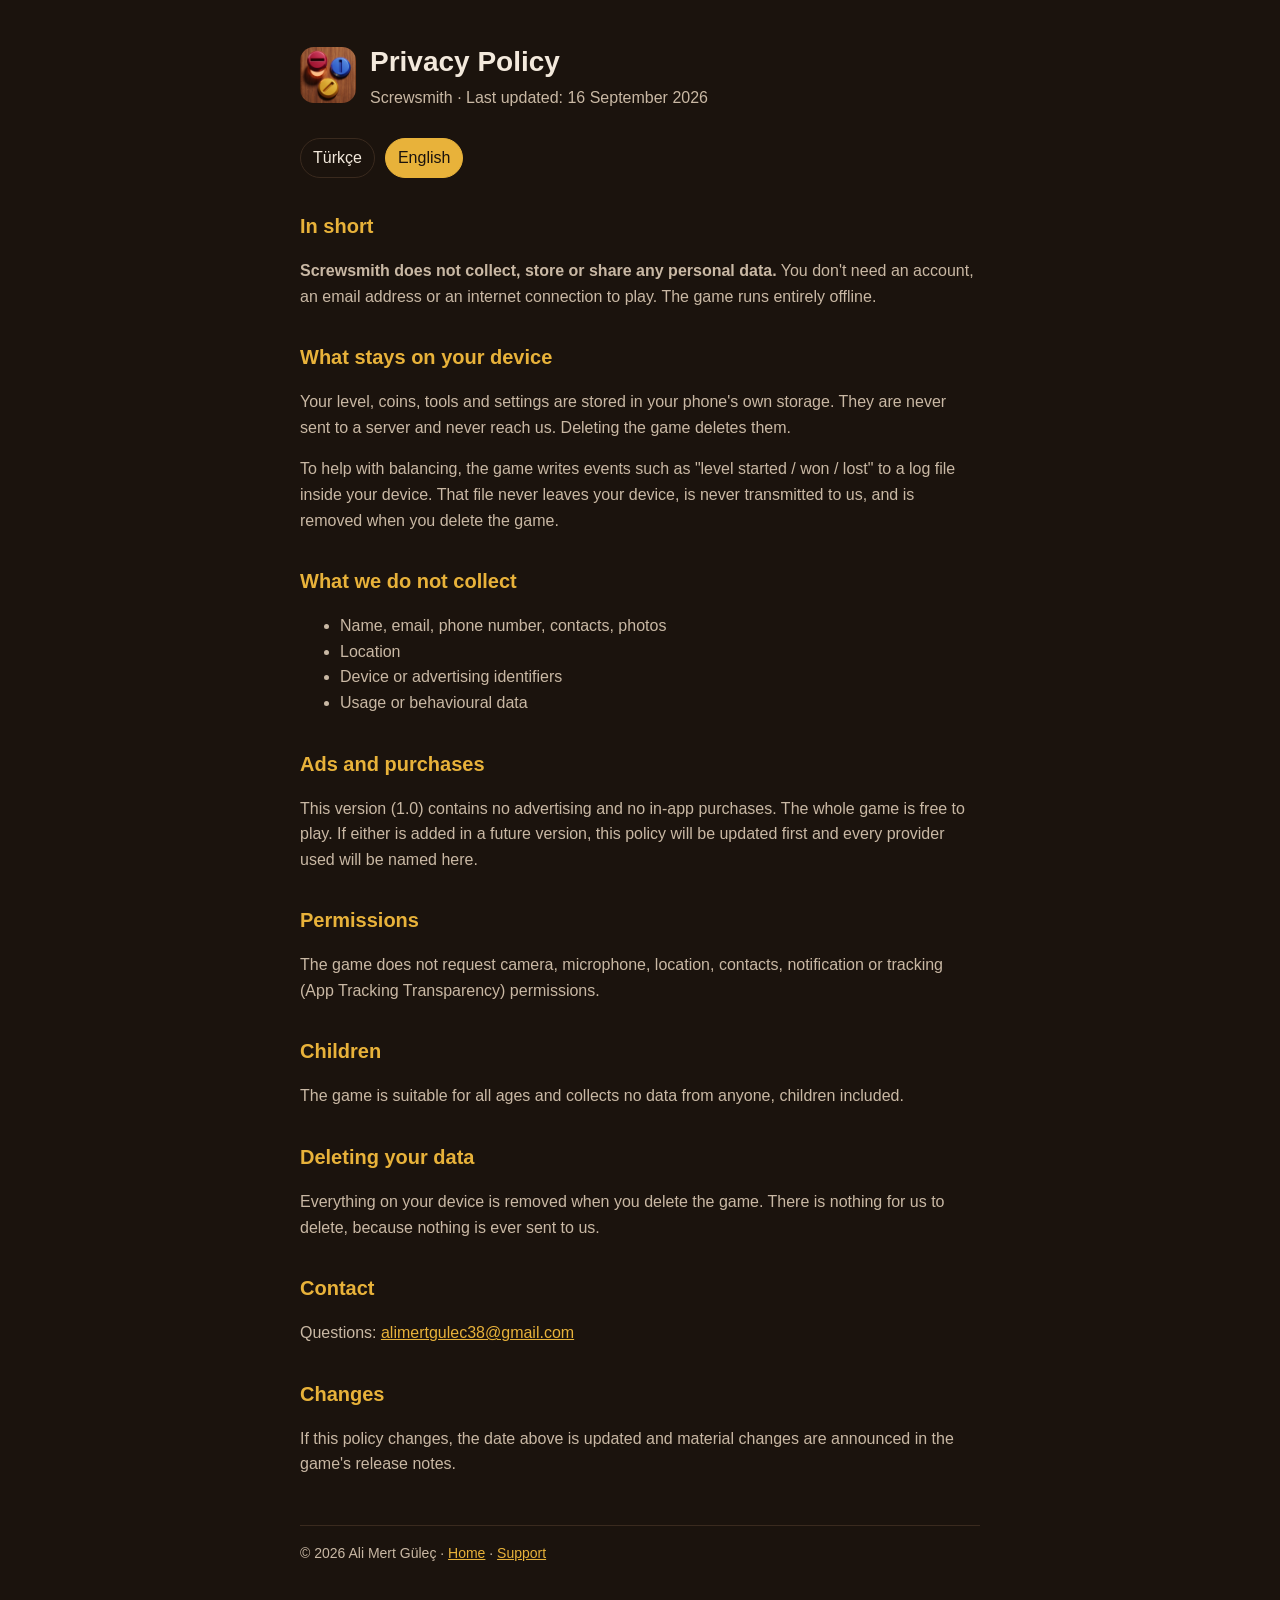
==== privacy-en.html @ 6fa3597b "Screwsmith gizlilik politikası ve destek sayfası" ====
<!doctype html><html lang="en"><head><meta charset="utf-8"><meta name="viewport" content="width=device-width,initial-scale=1"><title>Screwsmith — Privacy Policy</title><link rel="stylesheet" href="style.css"><link rel="icon" href="icon.png"></head><body><div class="wrap">
<header><img src="icon.png" alt=""><div><h1>Privacy Policy</h1><p style="margin:0">Screwsmith · Last updated: 16 September 2026</p></div></header>
<div class="lang"><a href="privacy.html">Türkçe</a><a class="on" href="privacy-en.html">English</a></div>
<h2>In short</h2>
<p><strong>Screwsmith does not collect, store or share any personal data.</strong> You don't need an account, an email address or an internet connection to play. The game runs entirely offline.</p>
<h2>What stays on your device</h2>
<p>Your level, coins, tools and settings are stored in your phone's own storage. They are never sent to a server and never reach us. Deleting the game deletes them.</p>
<p>To help with balancing, the game writes events such as "level started / won / lost" to a log file inside your device. That file never leaves your device, is never transmitted to us, and is removed when you delete the game.</p>
<h2>What we do not collect</h2>
<ul><li>Name, email, phone number, contacts, photos</li><li>Location</li><li>Device or advertising identifiers</li><li>Usage or behavioural data</li></ul>
<h2>Ads and purchases</h2>
<p>This version (1.0) contains no advertising and no in-app purchases. The whole game is free to play. If either is added in a future version, this policy will be updated first and every provider used will be named here.</p>
<h2>Permissions</h2>
<p>The game does not request camera, microphone, location, contacts, notification or tracking (App Tracking Transparency) permissions.</p>
<h2>Children</h2>
<p>The game is suitable for all ages and collects no data from anyone, children included.</p>
<h2>Deleting your data</h2>
<p>Everything on your device is removed when you delete the game. There is nothing for us to delete, because nothing is ever sent to us.</p>
<h2>Contact</h2>
<p>Questions: <a href="mailto:alimertgulec38@gmail.com">alimertgulec38@gmail.com</a></p>
<h2>Changes</h2>
<p>If this policy changes, the date above is updated and material changes are announced in the game's release notes.</p>
<footer>© 2026 Ali Mert Güleç · <a href="index.html">Home</a> · <a href="support.html">Support</a></footer>
</div></body></html>
---- style.css ----
:root{--bg:#1b130d;--card:#261a12;--fg:#f3e9dc;--muted:#c9b8a4;--acc:#e8b23a;--line:#3a2a1e}
*{box-sizing:border-box}body{margin:0;background:var(--bg);color:var(--fg);font:16px/1.6 -apple-system,BlinkMacSystemFont,"Segoe UI",Roboto,Helvetica,Arial,sans-serif}
.wrap{max-width:720px;margin:0 auto;padding:40px 20px 80px}
header{display:flex;align-items:center;gap:14px;margin-bottom:28px}header img{width:56px;height:56px;border-radius:14px}
h1{font-size:28px;margin:0}h2{font-size:20px;margin:32px 0 8px;color:var(--acc)}h3{font-size:17px;margin:20px 0 6px}
p,li{color:var(--muted)}a{color:var(--acc)}
nav a{margin-right:16px}.lang{display:flex;gap:10px;margin:8px 0 24px}.lang a{padding:6px 12px;border:1px solid var(--line);border-radius:999px;text-decoration:none;color:var(--fg)}.lang a.on{background:var(--acc);color:#1b130d;border-color:var(--acc)}
.card{background:var(--card);border:1px solid var(--line);border-radius:14px;padding:18px 20px;margin:12px 0}
footer{margin-top:48px;color:var(--muted);font-size:14px;border-top:1px solid var(--line);padding-top:16px}
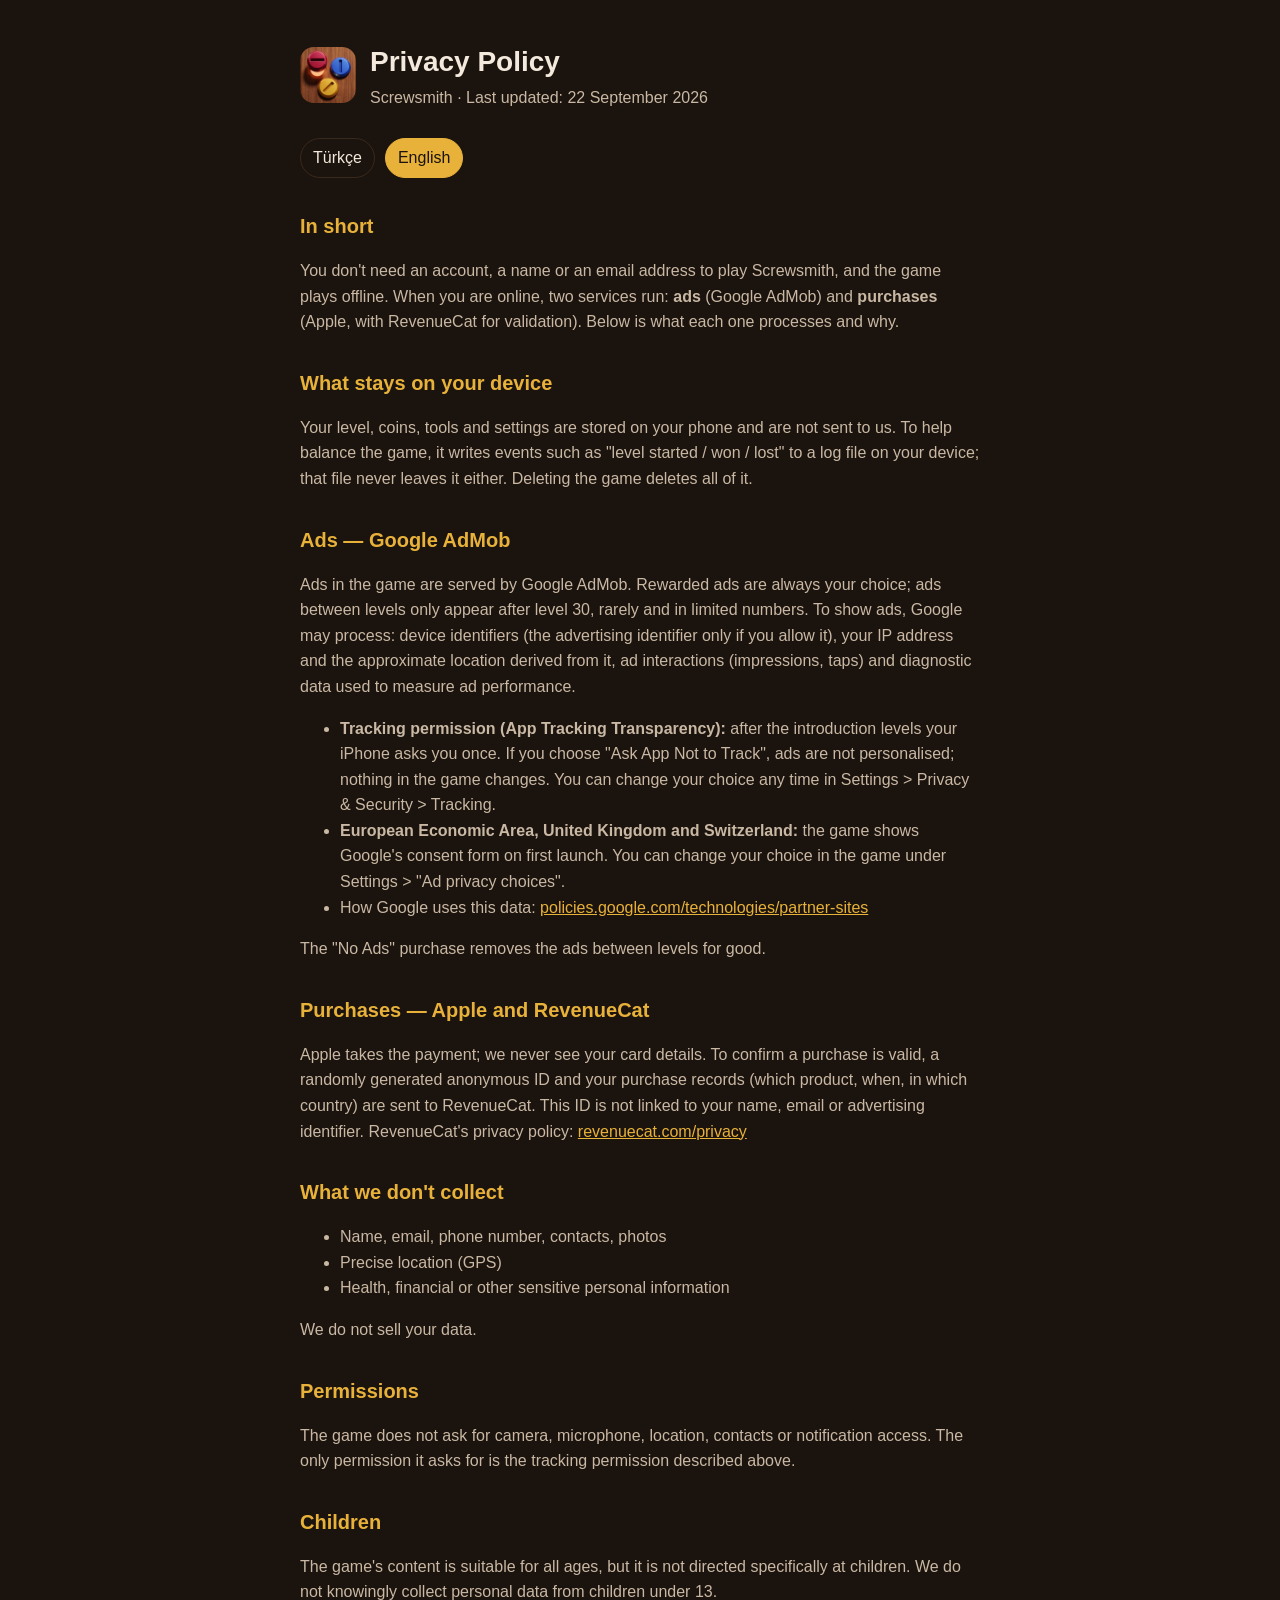
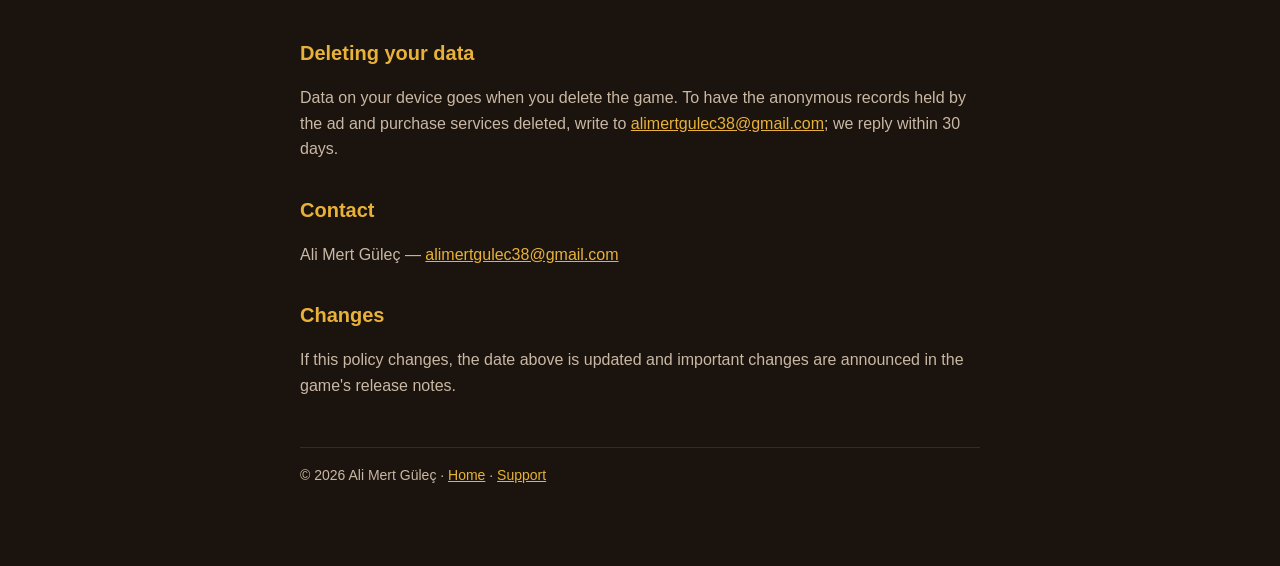
==== commit a0d1f7bb: "Gizlilik politikası: AdMob, RevenueCat, izleme izni" ====
--- a/privacy-en.html
+++ b/privacy-en.html
@@ -1,24 +1,30 @@
 <!doctype html><html lang="en"><head><meta charset="utf-8"><meta name="viewport" content="width=device-width,initial-scale=1"><title>Screwsmith — Privacy Policy</title><link rel="stylesheet" href="style.css"><link rel="icon" href="icon.png"></head><body><div class="wrap">
-<header><img src="icon.png" alt=""><div><h1>Privacy Policy</h1><p style="margin:0">Screwsmith · Last updated: 16 September 2026</p></div></header>
+<header><img src="icon.png" alt=""><div><h1>Privacy Policy</h1><p style="margin:0">Screwsmith · Last updated: 22 September 2026</p></div></header>
 <div class="lang"><a href="privacy.html">Türkçe</a><a class="on" href="privacy-en.html">English</a></div>
 <h2>In short</h2>
-<p><strong>Screwsmith does not collect, store or share any personal data.</strong> You don't need an account, an email address or an internet connection to play. The game runs entirely offline.</p>
+<p>You don't need an account, a name or an email address to play Screwsmith, and the game plays offline. When you are online, two services run: <strong>ads</strong> (Google AdMob) and <strong>purchases</strong> (Apple, with RevenueCat for validation). Below is what each one processes and why.</p>
 <h2>What stays on your device</h2>
-<p>Your level, coins, tools and settings are stored in your phone's own storage. They are never sent to a server and never reach us. Deleting the game deletes them.</p>
-<p>To help with balancing, the game writes events such as "level started / won / lost" to a log file inside your device. That file never leaves your device, is never transmitted to us, and is removed when you delete the game.</p>
-<h2>What we do not collect</h2>
-<ul><li>Name, email, phone number, contacts, photos</li><li>Location</li><li>Device or advertising identifiers</li><li>Usage or behavioural data</li></ul>
-<h2>Ads and purchases</h2>
-<p>This version (1.0) contains no advertising and no in-app purchases. The whole game is free to play. If either is added in a future version, this policy will be updated first and every provider used will be named here.</p>
+<p>Your level, coins, tools and settings are stored on your phone and are not sent to us. To help balance the game, it writes events such as "level started / won / lost" to a log file on your device; that file never leaves it either. Deleting the game deletes all of it.</p>
+<h2>Ads — Google AdMob</h2>
+<p>Ads in the game are served by Google AdMob. Rewarded ads are always your choice; ads between levels only appear after level 30, rarely and in limited numbers. To show ads, Google may process: device identifiers (the advertising identifier only if you allow it), your IP address and the approximate location derived from it, ad interactions (impressions, taps) and diagnostic data used to measure ad performance.</p>
+<ul><li><strong>Tracking permission (App Tracking Transparency):</strong> after the introduction levels your iPhone asks you once. If you choose "Ask App Not to Track", ads are not personalised; nothing in the game changes. You can change your choice any time in Settings &gt; Privacy &amp; Security &gt; Tracking.</li>
+<li><strong>European Economic Area, United Kingdom and Switzerland:</strong> the game shows Google's consent form on first launch. You can change your choice in the game under Settings &gt; "Ad privacy choices".</li>
+<li>How Google uses this data: <a href="https://policies.google.com/technologies/partner-sites">policies.google.com/technologies/partner-sites</a></li></ul>
+<p>The "No Ads" purchase removes the ads between levels for good.</p>
+<h2>Purchases — Apple and RevenueCat</h2>
+<p>Apple takes the payment; we never see your card details. To confirm a purchase is valid, a randomly generated anonymous ID and your purchase records (which product, when, in which country) are sent to RevenueCat. This ID is not linked to your name, email or advertising identifier. RevenueCat's privacy policy: <a href="https://www.revenuecat.com/privacy">revenuecat.com/privacy</a></p>
+<h2>What we don't collect</h2>
+<ul><li>Name, email, phone number, contacts, photos</li><li>Precise location (GPS)</li><li>Health, financial or other sensitive personal information</li></ul>
+<p>We do not sell your data.</p>
 <h2>Permissions</h2>
-<p>The game does not request camera, microphone, location, contacts, notification or tracking (App Tracking Transparency) permissions.</p>
+<p>The game does not ask for camera, microphone, location, contacts or notification access. The only permission it asks for is the tracking permission described above.</p>
 <h2>Children</h2>
-<p>The game is suitable for all ages and collects no data from anyone, children included.</p>
+<p>The game's content is suitable for all ages, but it is not directed specifically at children. We do not knowingly collect personal data from children under 13.</p>
 <h2>Deleting your data</h2>
-<p>Everything on your device is removed when you delete the game. There is nothing for us to delete, because nothing is ever sent to us.</p>
+<p>Data on your device goes when you delete the game. To have the anonymous records held by the ad and purchase services deleted, write to <a href="mailto:alimertgulec38@gmail.com">alimertgulec38@gmail.com</a>; we reply within 30 days.</p>
 <h2>Contact</h2>
-<p>Questions: <a href="mailto:alimertgulec38@gmail.com">alimertgulec38@gmail.com</a></p>
+<p>Ali Mert Güleç — <a href="mailto:alimertgulec38@gmail.com">alimertgulec38@gmail.com</a></p>
 <h2>Changes</h2>
-<p>If this policy changes, the date above is updated and material changes are announced in the game's release notes.</p>
+<p>If this policy changes, the date above is updated and important changes are announced in the game's release notes.</p>
 <footer>© 2026 Ali Mert Güleç · <a href="index.html">Home</a> · <a href="support.html">Support</a></footer>
 </div></body></html>
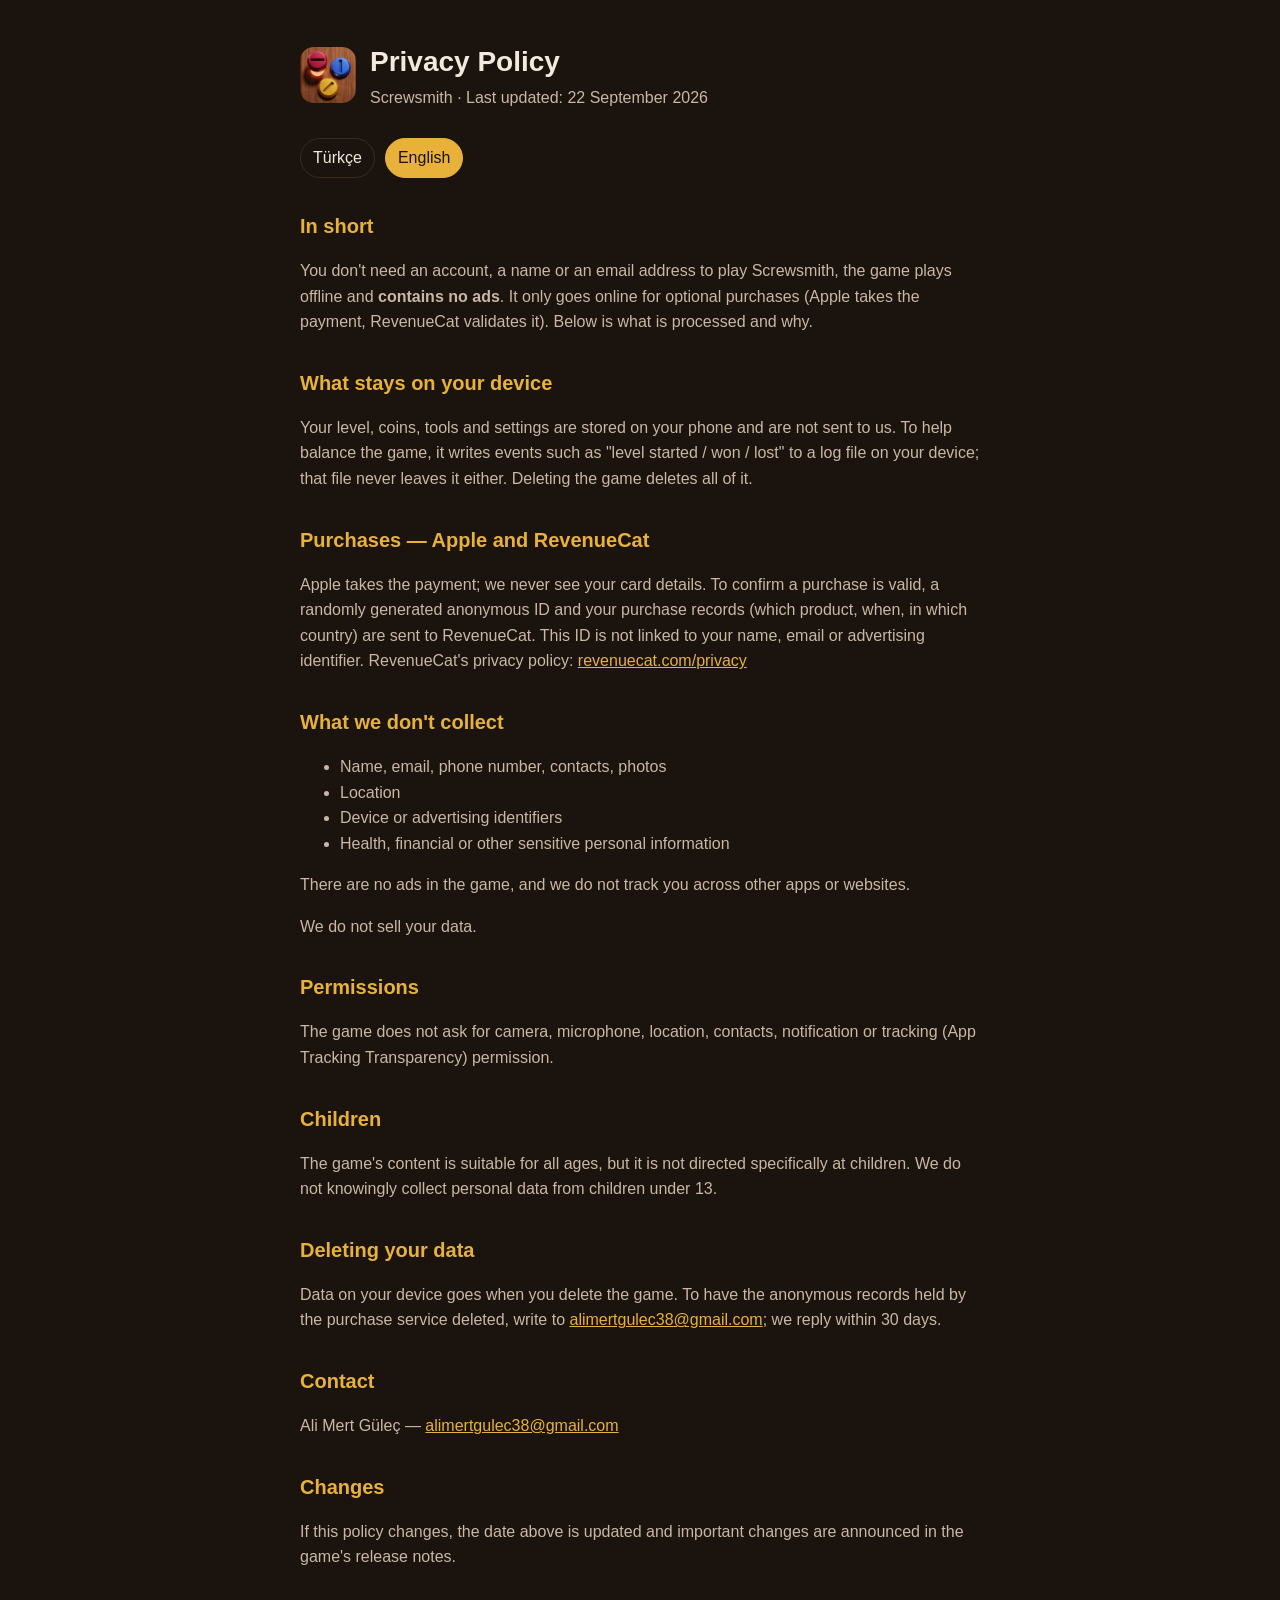
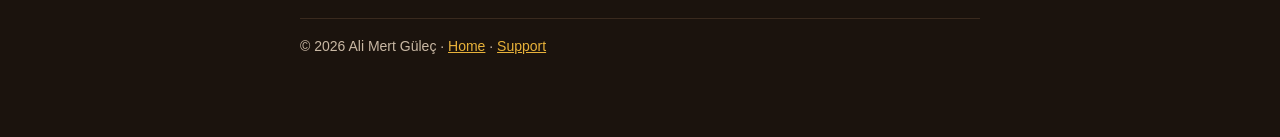
==== commit eab1ca90: "Gizlilik politikası: 1.0 reklamsız, yalnızca RevenueCat" ====
--- a/privacy-en.html
+++ b/privacy-en.html
@@ -2,26 +2,20 @@
 <header><img src="icon.png" alt=""><div><h1>Privacy Policy</h1><p style="margin:0">Screwsmith · Last updated: 22 September 2026</p></div></header>
 <div class="lang"><a href="privacy.html">Türkçe</a><a class="on" href="privacy-en.html">English</a></div>
 <h2>In short</h2>
-<p>You don't need an account, a name or an email address to play Screwsmith, and the game plays offline. When you are online, two services run: <strong>ads</strong> (Google AdMob) and <strong>purchases</strong> (Apple, with RevenueCat for validation). Below is what each one processes and why.</p>
+<p>You don't need an account, a name or an email address to play Screwsmith, the game plays offline and <strong>contains no ads</strong>. It only goes online for optional purchases (Apple takes the payment, RevenueCat validates it). Below is what is processed and why.</p>
 <h2>What stays on your device</h2>
 <p>Your level, coins, tools and settings are stored on your phone and are not sent to us. To help balance the game, it writes events such as "level started / won / lost" to a log file on your device; that file never leaves it either. Deleting the game deletes all of it.</p>
-<h2>Ads — Google AdMob</h2>
-<p>Ads in the game are served by Google AdMob. Rewarded ads are always your choice; ads between levels only appear after level 30, rarely and in limited numbers. To show ads, Google may process: device identifiers (the advertising identifier only if you allow it), your IP address and the approximate location derived from it, ad interactions (impressions, taps) and diagnostic data used to measure ad performance.</p>
-<ul><li><strong>Tracking permission (App Tracking Transparency):</strong> after the introduction levels your iPhone asks you once. If you choose "Ask App Not to Track", ads are not personalised; nothing in the game changes. You can change your choice any time in Settings &gt; Privacy &amp; Security &gt; Tracking.</li>
-<li><strong>European Economic Area, United Kingdom and Switzerland:</strong> the game shows Google's consent form on first launch. You can change your choice in the game under Settings &gt; "Ad privacy choices".</li>
-<li>How Google uses this data: <a href="https://policies.google.com/technologies/partner-sites">policies.google.com/technologies/partner-sites</a></li></ul>
-<p>The "No Ads" purchase removes the ads between levels for good.</p>
 <h2>Purchases — Apple and RevenueCat</h2>
 <p>Apple takes the payment; we never see your card details. To confirm a purchase is valid, a randomly generated anonymous ID and your purchase records (which product, when, in which country) are sent to RevenueCat. This ID is not linked to your name, email or advertising identifier. RevenueCat's privacy policy: <a href="https://www.revenuecat.com/privacy">revenuecat.com/privacy</a></p>
 <h2>What we don't collect</h2>
-<ul><li>Name, email, phone number, contacts, photos</li><li>Precise location (GPS)</li><li>Health, financial or other sensitive personal information</li></ul>
+<ul><li>Name, email, phone number, contacts, photos</li><li>Location</li><li>Device or advertising identifiers</li><li>Health, financial or other sensitive personal information</li></ul><p>There are no ads in the game, and we do not track you across other apps or websites.</p>
 <p>We do not sell your data.</p>
 <h2>Permissions</h2>
-<p>The game does not ask for camera, microphone, location, contacts or notification access. The only permission it asks for is the tracking permission described above.</p>
+<p>The game does not ask for camera, microphone, location, contacts, notification or tracking (App Tracking Transparency) permission.</p>
 <h2>Children</h2>
 <p>The game's content is suitable for all ages, but it is not directed specifically at children. We do not knowingly collect personal data from children under 13.</p>
 <h2>Deleting your data</h2>
-<p>Data on your device goes when you delete the game. To have the anonymous records held by the ad and purchase services deleted, write to <a href="mailto:alimertgulec38@gmail.com">alimertgulec38@gmail.com</a>; we reply within 30 days.</p>
+<p>Data on your device goes when you delete the game. To have the anonymous records held by the purchase service deleted, write to <a href="mailto:alimertgulec38@gmail.com">alimertgulec38@gmail.com</a>; we reply within 30 days.</p>
 <h2>Contact</h2>
 <p>Ali Mert Güleç — <a href="mailto:alimertgulec38@gmail.com">alimertgulec38@gmail.com</a></p>
 <h2>Changes</h2>
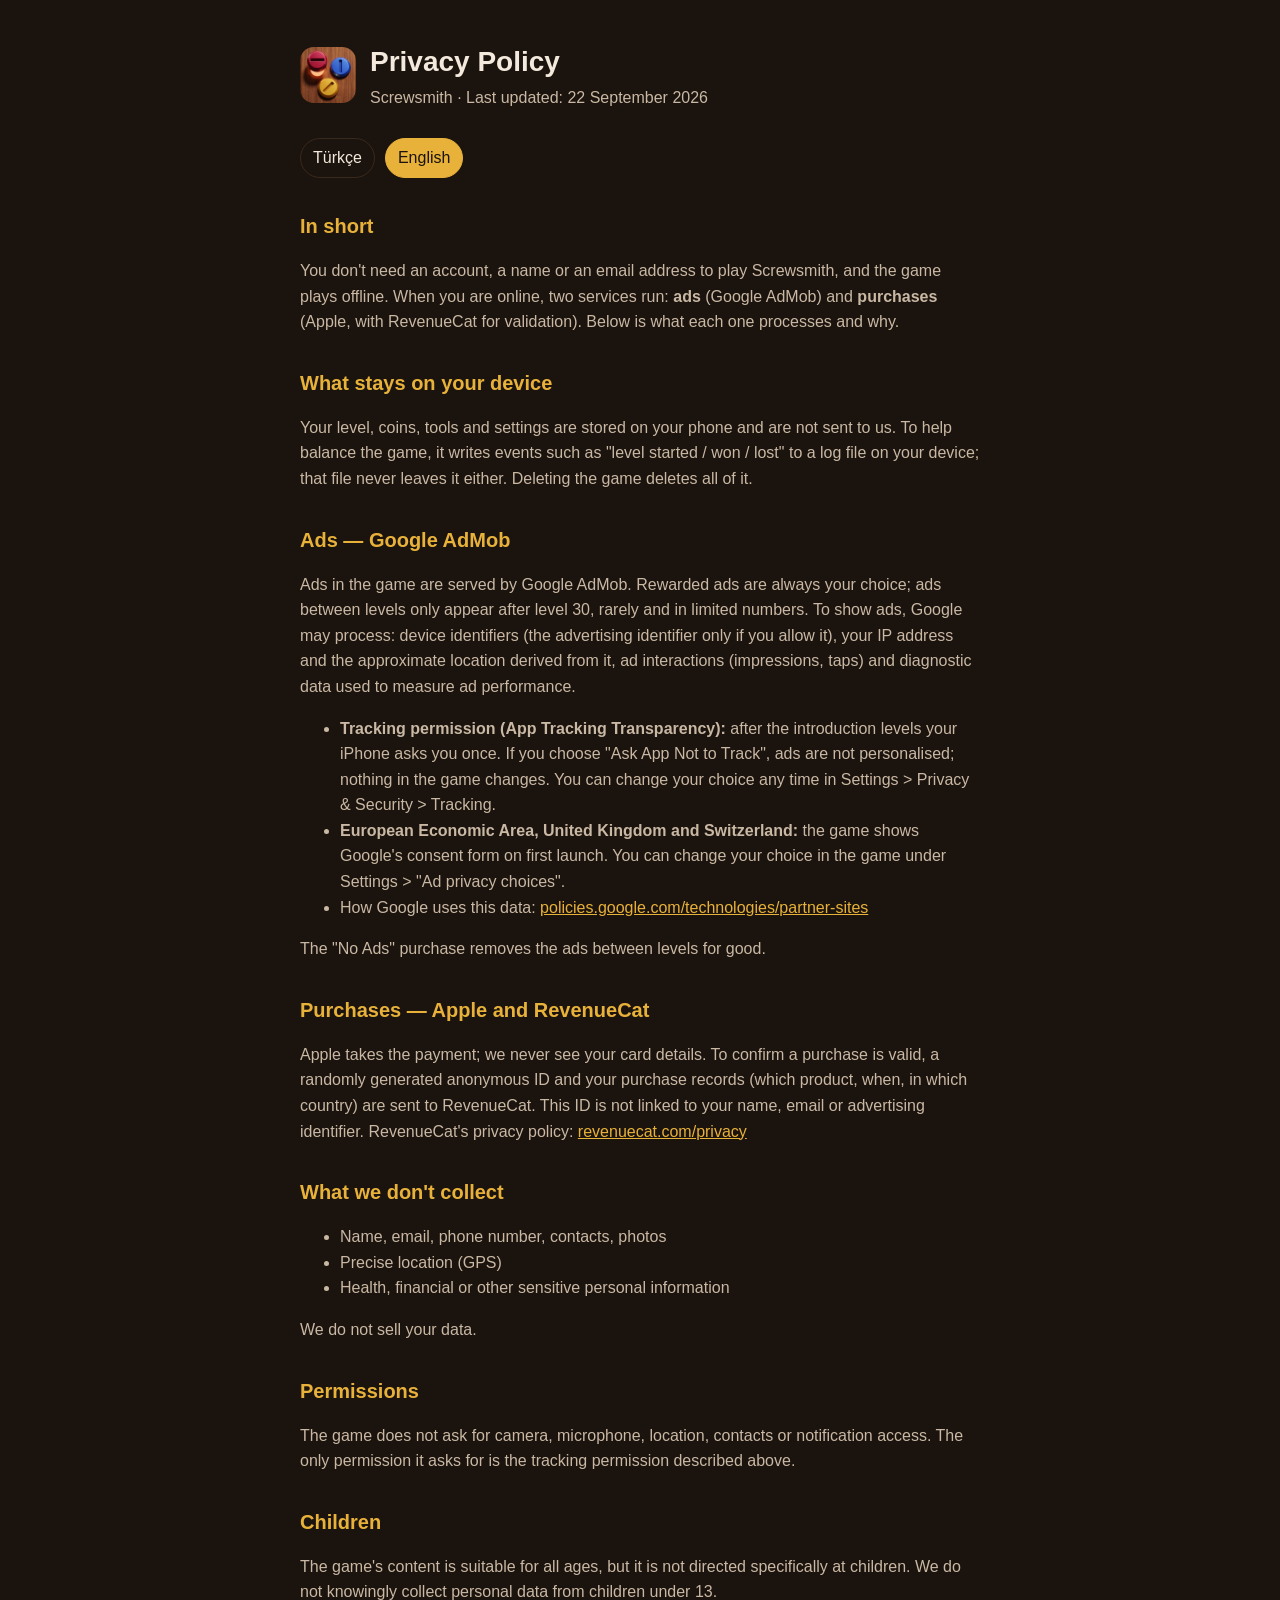
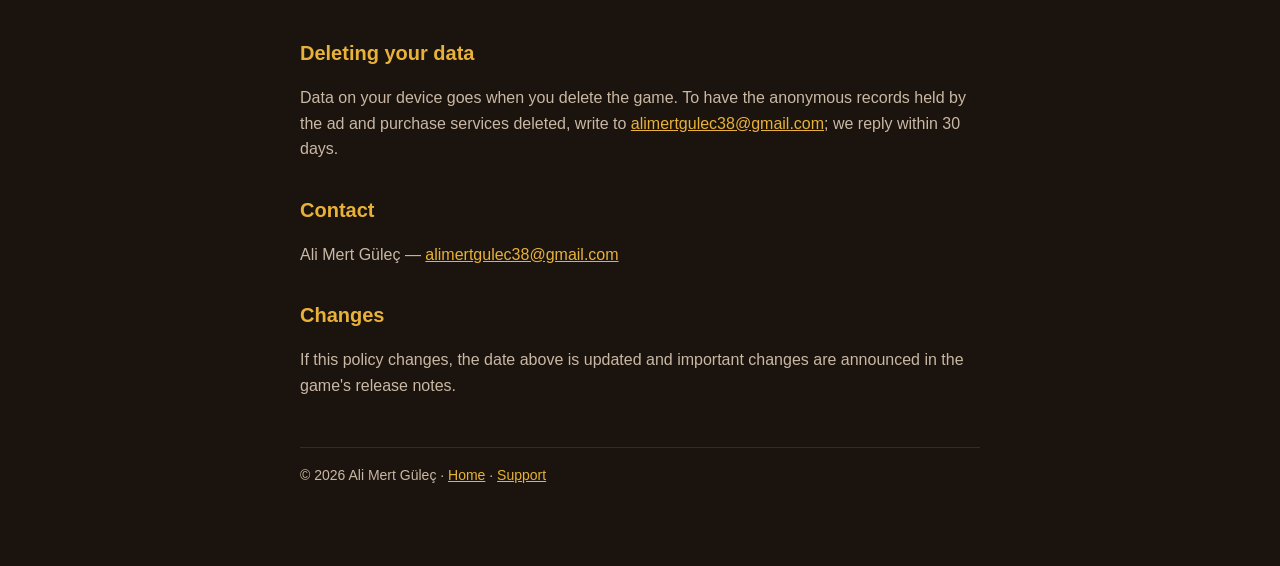
==== commit 32a1b024: "Revert "Gizlilik politikası: 1.0 reklamsız, yalnızca RevenueCat" This reverts commit eab1ca902bcea54" ====
--- a/privacy-en.html
+++ b/privacy-en.html
@@ -2,20 +2,26 @@
 <header><img src="icon.png" alt=""><div><h1>Privacy Policy</h1><p style="margin:0">Screwsmith · Last updated: 22 September 2026</p></div></header>
 <div class="lang"><a href="privacy.html">Türkçe</a><a class="on" href="privacy-en.html">English</a></div>
 <h2>In short</h2>
-<p>You don't need an account, a name or an email address to play Screwsmith, the game plays offline and <strong>contains no ads</strong>. It only goes online for optional purchases (Apple takes the payment, RevenueCat validates it). Below is what is processed and why.</p>
+<p>You don't need an account, a name or an email address to play Screwsmith, and the game plays offline. When you are online, two services run: <strong>ads</strong> (Google AdMob) and <strong>purchases</strong> (Apple, with RevenueCat for validation). Below is what each one processes and why.</p>
 <h2>What stays on your device</h2>
 <p>Your level, coins, tools and settings are stored on your phone and are not sent to us. To help balance the game, it writes events such as "level started / won / lost" to a log file on your device; that file never leaves it either. Deleting the game deletes all of it.</p>
+<h2>Ads — Google AdMob</h2>
+<p>Ads in the game are served by Google AdMob. Rewarded ads are always your choice; ads between levels only appear after level 30, rarely and in limited numbers. To show ads, Google may process: device identifiers (the advertising identifier only if you allow it), your IP address and the approximate location derived from it, ad interactions (impressions, taps) and diagnostic data used to measure ad performance.</p>
+<ul><li><strong>Tracking permission (App Tracking Transparency):</strong> after the introduction levels your iPhone asks you once. If you choose "Ask App Not to Track", ads are not personalised; nothing in the game changes. You can change your choice any time in Settings &gt; Privacy &amp; Security &gt; Tracking.</li>
+<li><strong>European Economic Area, United Kingdom and Switzerland:</strong> the game shows Google's consent form on first launch. You can change your choice in the game under Settings &gt; "Ad privacy choices".</li>
+<li>How Google uses this data: <a href="https://policies.google.com/technologies/partner-sites">policies.google.com/technologies/partner-sites</a></li></ul>
+<p>The "No Ads" purchase removes the ads between levels for good.</p>
 <h2>Purchases — Apple and RevenueCat</h2>
 <p>Apple takes the payment; we never see your card details. To confirm a purchase is valid, a randomly generated anonymous ID and your purchase records (which product, when, in which country) are sent to RevenueCat. This ID is not linked to your name, email or advertising identifier. RevenueCat's privacy policy: <a href="https://www.revenuecat.com/privacy">revenuecat.com/privacy</a></p>
 <h2>What we don't collect</h2>
-<ul><li>Name, email, phone number, contacts, photos</li><li>Location</li><li>Device or advertising identifiers</li><li>Health, financial or other sensitive personal information</li></ul><p>There are no ads in the game, and we do not track you across other apps or websites.</p>
+<ul><li>Name, email, phone number, contacts, photos</li><li>Precise location (GPS)</li><li>Health, financial or other sensitive personal information</li></ul>
 <p>We do not sell your data.</p>
 <h2>Permissions</h2>
-<p>The game does not ask for camera, microphone, location, contacts, notification or tracking (App Tracking Transparency) permission.</p>
+<p>The game does not ask for camera, microphone, location, contacts or notification access. The only permission it asks for is the tracking permission described above.</p>
 <h2>Children</h2>
 <p>The game's content is suitable for all ages, but it is not directed specifically at children. We do not knowingly collect personal data from children under 13.</p>
 <h2>Deleting your data</h2>
-<p>Data on your device goes when you delete the game. To have the anonymous records held by the purchase service deleted, write to <a href="mailto:alimertgulec38@gmail.com">alimertgulec38@gmail.com</a>; we reply within 30 days.</p>
+<p>Data on your device goes when you delete the game. To have the anonymous records held by the ad and purchase services deleted, write to <a href="mailto:alimertgulec38@gmail.com">alimertgulec38@gmail.com</a>; we reply within 30 days.</p>
 <h2>Contact</h2>
 <p>Ali Mert Güleç — <a href="mailto:alimertgulec38@gmail.com">alimertgulec38@gmail.com</a></p>
 <h2>Changes</h2>
